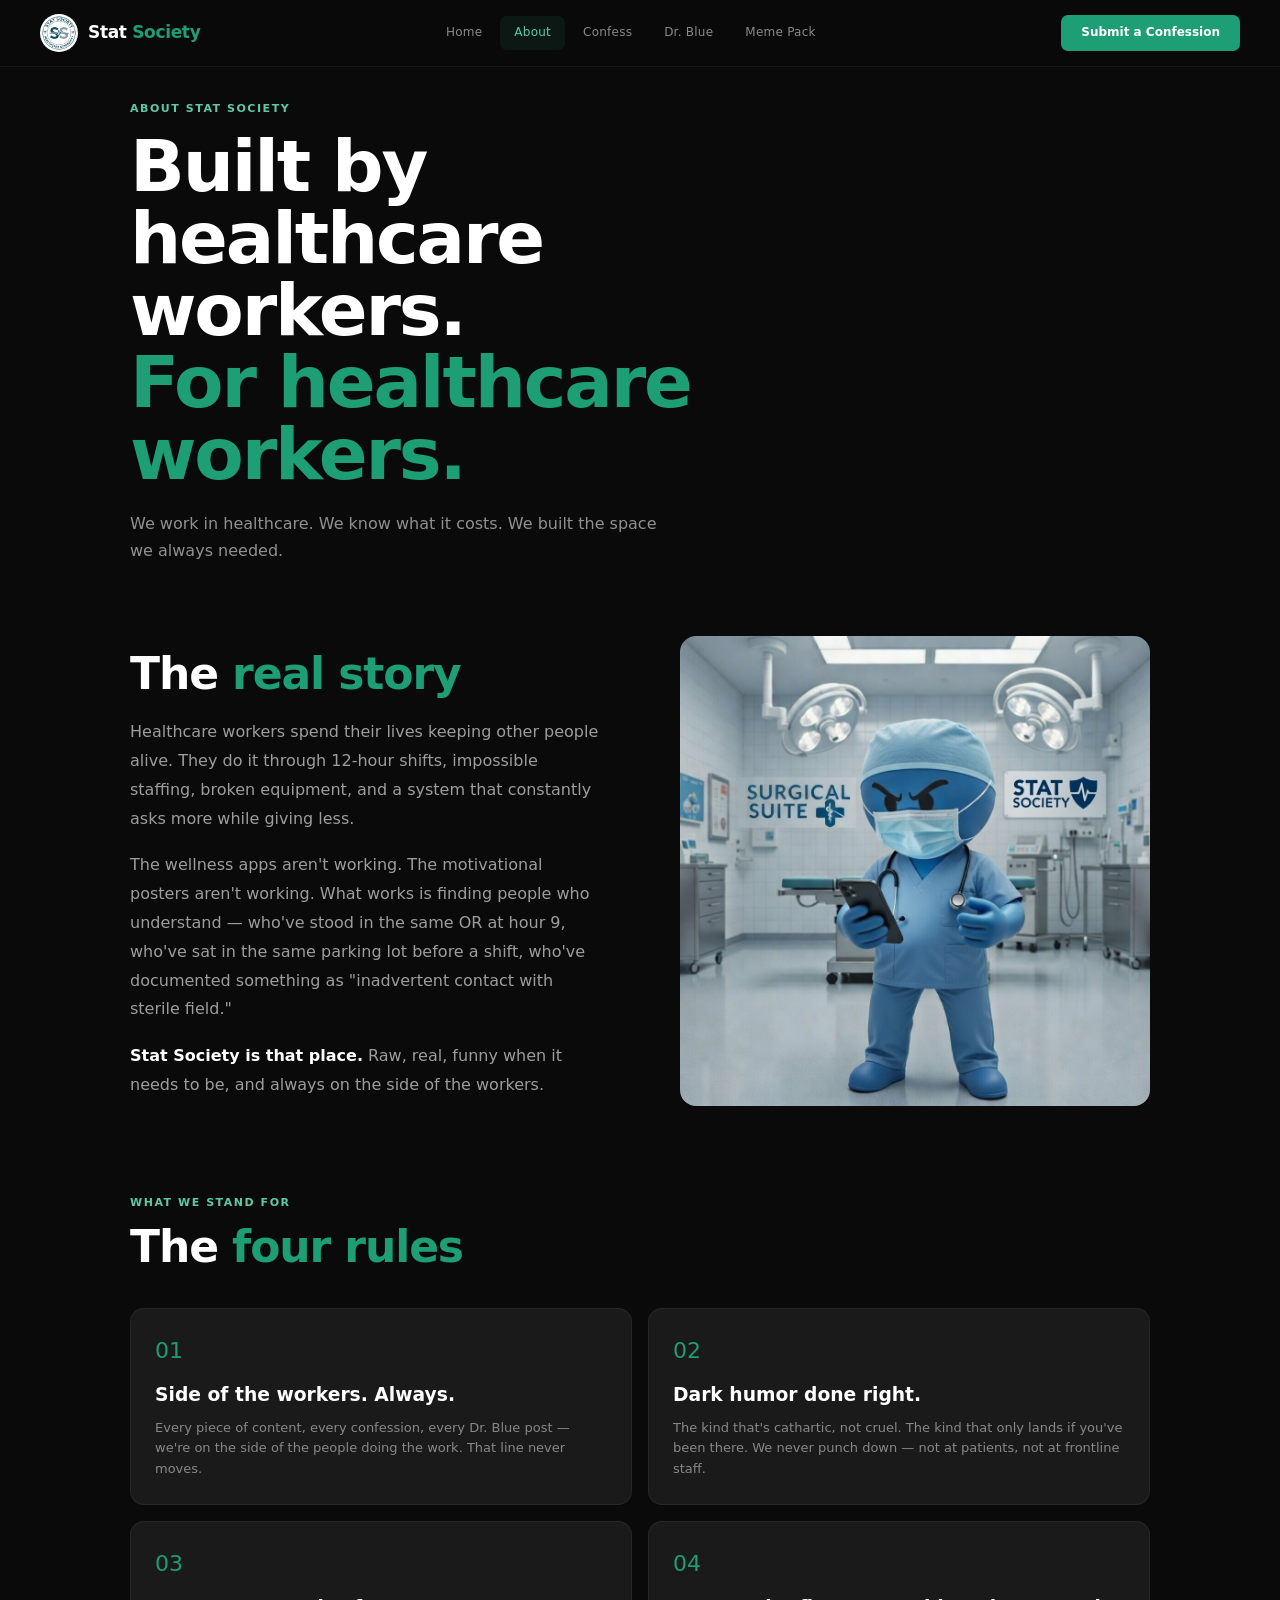
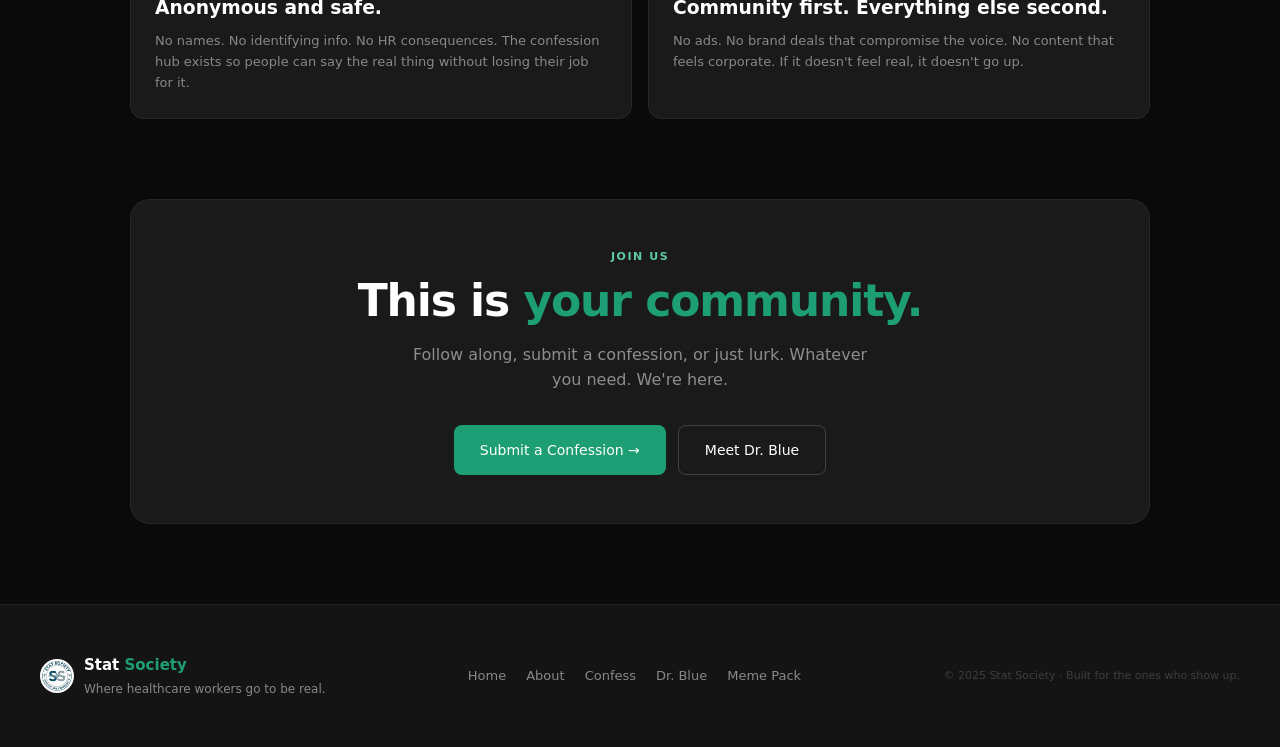
==== about.html @ c03a926b "Add files via upload" ====
<!DOCTYPE html>
<html lang="en">
<head>
<meta charset="UTF-8">
<meta name="viewport" content="width=device-width, initial-scale=1.0">
<title>About · Stat Society</title>
<meta name="description" content="Stat Society — Where healthcare workers go to be real. Dark humor, confessions, Dr. Blue, and community for every role in healthcare.">
<style>
*,*::before,*::after{box-sizing:border-box;margin:0;padding:0}
:root{
  --teal:#1D9E75;--teal-dark:#0F6E56;--teal-mid:#5DCAA5;--teal-light:#E1F5EE;
  --blue:#378ADD;--black:#0a0a0a;--off:#141414;--card:#1a1a1a;
  --gray:#888;--white:#fff;--coral:#D85A30;--amber:#EF9F27;
}
html{scroll-behavior:smooth}
body{font-family:'Segoe UI',system-ui,-apple-system,sans-serif;background:var(--black);color:var(--white);overflow-x:hidden;line-height:1.6}
a{text-decoration:none;color:inherit}

/* NAV */
nav{position:fixed;top:0;left:0;right:0;z-index:100;display:flex;align-items:center;justify-content:space-between;padding:14px 40px;background:rgba(10,10,10,0.92);backdrop-filter:blur(14px);border-bottom:1px solid rgba(255,255,255,0.05)}
.nav-brand{display:flex;align-items:center;gap:10px}
.nav-logo{width:38px;height:38px;border-radius:50%;object-fit:cover}
.nav-name{font-size:17px;font-weight:800;letter-spacing:-0.02em;color:var(--white)}
.nav-name span{color:var(--teal)}
.nav-links{display:flex;gap:4px}
.nav-link{font-size:12px;font-weight:500;padding:7px 14px;border-radius:7px;color:var(--gray);transition:all .2s;letter-spacing:0.02em}
.nav-link:hover{color:var(--white);background:rgba(255,255,255,0.05)}
.nav-link.active{color:var(--teal-mid);background:rgba(29,158,117,0.1)}
.nav-cta{font-size:12px;font-weight:600;padding:8px 20px;background:var(--teal);color:var(--white);border-radius:7px;transition:background .2s}
.nav-cta:hover{background:var(--teal-dark)}

/* PAGE WRAPPER */
.page{padding:100px 40px 80px;max-width:1100px;margin:0 auto}

/* EYEBROW + HEADINGS */
.eyebrow{font-size:11px;font-weight:600;letter-spacing:0.14em;text-transform:uppercase;color:var(--teal-mid);margin-bottom:12px}
h1{font-size:clamp(36px,6vw,72px);font-weight:800;letter-spacing:-0.03em;line-height:1.0}
h2{font-size:clamp(26px,4vw,44px);font-weight:800;letter-spacing:-0.025em;line-height:1.1}
h1 .accent,h2 .accent{color:var(--teal)}
.subtext{font-size:16px;font-weight:300;color:rgba(255,255,255,0.55);line-height:1.7;max-width:540px}

/* BUTTONS */
.btn{display:inline-flex;align-items:center;gap:8px;font-size:14px;font-weight:500;padding:13px 26px;border-radius:8px;cursor:pointer;transition:all .2s;border:none}
.btn-teal{background:var(--teal);color:var(--white)}
.btn-teal:hover{background:var(--teal-dark);transform:translateY(-1px)}
.btn-ghost{background:transparent;color:var(--white);border:1px solid rgba(255,255,255,0.18)}
.btn-ghost:hover{border-color:rgba(255,255,255,0.4);background:rgba(255,255,255,0.04)}

/* CARDS */
.card{background:var(--card);border:1px solid rgba(255,255,255,0.06);border-radius:14px;padding:24px;transition:border-color .2s}
.card:hover{border-color:rgba(29,158,117,0.28)}
.grid2{display:grid;grid-template-columns:1fr 1fr;gap:16px}
.grid3{display:grid;grid-template-columns:repeat(3,1fr);gap:16px}
.grid4{display:grid;grid-template-columns:repeat(4,1fr);gap:14px}

/* MARQUEE */
.marquee-wrap{overflow:hidden;padding:15px 0;background:var(--teal)}
.marquee-track{display:flex;animation:marquee 22s linear infinite;width:max-content}
.marquee-item{font-size:12px;font-weight:700;letter-spacing:0.1em;text-transform:uppercase;color:rgba(255,255,255,0.9);padding:0 28px;white-space:nowrap}
.marquee-dot{color:rgba(255,255,255,0.35);padding:0 2px}
@keyframes marquee{from{transform:translateX(0)}to{transform:translateX(-50%)}}

/* FOOTER */
footer{background:var(--off);border-top:1px solid rgba(255,255,255,0.05);padding:48px 40px;display:flex;align-items:center;justify-content:space-between;flex-wrap:wrap;gap:20px}
.footer-brand{display:flex;align-items:center;gap:10px}
.footer-logo{width:34px;height:34px;border-radius:50%;object-fit:cover}
.footer-name{font-size:15px;font-weight:800;color:var(--white)}
.footer-name span{color:var(--teal)}
.footer-tag{font-size:12px;color:var(--gray);margin-top:3px}
.footer-links{display:flex;gap:20px}
.footer-links a{font-size:13px;color:var(--gray);transition:color .2s}
.footer-links a:hover{color:var(--white)}
.footer-copy{font-size:11px;color:rgba(255,255,255,0.18)}

/* FORMS */
.form-group{margin-bottom:20px}
.form-label{display:block;font-size:11px;font-weight:600;letter-spacing:0.08em;text-transform:uppercase;color:var(--gray);margin-bottom:8px}
.form-input,.form-select,.form-textarea{width:100%;font-family:inherit;font-size:14px;background:rgba(255,255,255,0.05);border:1px solid rgba(255,255,255,0.1);border-radius:8px;color:var(--white);padding:13px 15px;outline:none;transition:border-color .2s;appearance:none}
.form-input:focus,.form-select:focus,.form-textarea:focus{border-color:var(--teal)}
.form-select option{background:#1a1a1a}
.form-textarea{resize:vertical;min-height:130px;line-height:1.6}
.form-input::placeholder,.form-textarea::placeholder{color:rgba(255,255,255,0.2)}
.form-row{display:grid;grid-template-columns:1fr 1fr;gap:14px}
.anon-note{display:flex;align-items:center;gap:10px;font-size:13px;color:var(--gray);margin-bottom:24px;padding:11px 15px;background:rgba(29,158,117,0.07);border:1px solid rgba(29,158,117,0.14);border-radius:8px}
.anon-dot{width:16px;height:16px;border-radius:50%;background:var(--teal);display:flex;align-items:center;justify-content:center;font-size:9px;flex-shrink:0;color:#fff;font-weight:700}

@keyframes fadeUp{from{opacity:0;transform:translateY(20px)}to{opacity:1;transform:translateY(0)}}
.fade-in{animation:fadeUp .6s ease both}

@media(max-width:768px){
  nav{padding:12px 20px}
  .nav-links{display:none}
  .page{padding:80px 20px 60px}
  .grid2,.grid3,.grid4{grid-template-columns:1fr}
  .form-row{grid-template-columns:1fr}
  footer{flex-direction:column;align-items:flex-start}
}
</style>
</head>
<body>
<nav>
  <a href="index.html" class="nav-brand">
    <img src="[data-uri]" class="nav-logo" alt="SS">
    <span class="nav-name">Stat <span>Society</span></span>
  </a>
  <div class="nav-links"><a href="index.html" class="nav-link">Home</a><a href="about.html" class="nav-link active">About</a><a href="confess.html" class="nav-link">Confess</a><a href="drblue.html" class="nav-link">Dr. Blue</a><a href="memes.html" class="nav-link">Meme Pack</a></div>
  <a href="confess.html" class="nav-cta">Submit a Confession</a>
</nav>


<div class="page">
  <div style="max-width:720px;margin-bottom:72px">
    <div class="eyebrow">About Stat Society</div>
    <h1 style="margin-bottom:20px">Built by healthcare workers.<br><span class="accent">For healthcare workers.</span></h1>
    <p class="subtext">We work in healthcare. We know what it costs. We built the space we always needed.</p>
  </div>

  <div style="display:grid;grid-template-columns:1fr 1fr;gap:80px;align-items:center;margin-bottom:80px">
    <div>
      <h2 style="margin-bottom:20px">The <span class="accent">real story</span></h2>
      <p style="font-size:16px;color:rgba(255,255,255,0.6);line-height:1.8;margin-bottom:18px">Healthcare workers spend their lives keeping other people alive. They do it through 12-hour shifts, impossible staffing, broken equipment, and a system that constantly asks more while giving less.</p>
      <p style="font-size:16px;color:rgba(255,255,255,0.6);line-height:1.8;margin-bottom:18px">The wellness apps aren't working. The motivational posters aren't working. What works is finding people who understand — who've stood in the same OR at hour 9, who've sat in the same parking lot before a shift, who've documented something as "inadvertent contact with sterile field."</p>
      <p style="font-size:16px;color:rgba(255,255,255,0.6);line-height:1.8"><strong style="color:var(--white)">Stat Society is that place.</strong> Raw, real, funny when it needs to be, and always on the side of the workers.</p>
    </div>
    <div>
      <img src="[data-uri]" style="width:100%;border-radius:16px;object-fit:cover" alt="Dr. Blue">
    </div>
  </div>

  <div style="margin-bottom:80px">
    <div class="eyebrow">What we stand for</div>
    <h2 style="margin-bottom:36px">The <span class="accent">four rules</span></h2>
    <div class="grid2">
      <div class="card"><div style="color:var(--teal);font-size:22px;margin-bottom:12px">01</div><h3 style="margin-bottom:8px">Side of the workers. Always.</h3><p style="font-size:13px;color:var(--gray);line-height:1.6">Every piece of content, every confession, every Dr. Blue post — we're on the side of the people doing the work. That line never moves.</p></div>
      <div class="card"><div style="color:var(--teal);font-size:22px;margin-bottom:12px">02</div><h3 style="margin-bottom:8px">Dark humor done right.</h3><p style="font-size:13px;color:var(--gray);line-height:1.6">The kind that's cathartic, not cruel. The kind that only lands if you've been there. We never punch down — not at patients, not at frontline staff.</p></div>
      <div class="card"><div style="color:var(--teal);font-size:22px;margin-bottom:12px">03</div><h3 style="margin-bottom:8px">Anonymous and safe.</h3><p style="font-size:13px;color:var(--gray);line-height:1.6">No names. No identifying info. No HR consequences. The confession hub exists so people can say the real thing without losing their job for it.</p></div>
      <div class="card"><div style="color:var(--teal);font-size:22px;margin-bottom:12px">04</div><h3 style="margin-bottom:8px">Community first. Everything else second.</h3><p style="font-size:13px;color:var(--gray);line-height:1.6">No ads. No brand deals that compromise the voice. No content that feels corporate. If it doesn't feel real, it doesn't go up.</p></div>
    </div>
  </div>

  <div style="background:var(--card);border:1px solid rgba(255,255,255,0.06);border-radius:20px;padding:48px;text-align:center">
    <div class="eyebrow">Join us</div>
    <h2 style="margin-bottom:16px">This is <span class="accent">your community.</span></h2>
    <p style="font-size:16px;color:rgba(255,255,255,0.5);max-width:480px;margin:0 auto 32px">Follow along, submit a confession, or just lurk. Whatever you need. We're here.</p>
    <div style="display:flex;gap:12px;justify-content:center;flex-wrap:wrap">
      <a href="confess.html" class="btn btn-teal">Submit a Confession →</a>
      <a href="drblue.html" class="btn btn-ghost">Meet Dr. Blue</a>
    </div>
  </div>
</div>

<footer>
  <div>
    <a href="index.html" class="footer-brand">
      <img src="[data-uri]" class="footer-logo" alt="SS">
      <div>
        <div class="footer-name">Stat <span>Society</span></div>
        <div class="footer-tag">Where healthcare workers go to be real.</div>
      </div>
    </a>
  </div>
  <div class="footer-links">
    <a href="index.html">Home</a>
    <a href="about.html">About</a>
    <a href="confess.html">Confess</a>
    <a href="drblue.html">Dr. Blue</a>
    <a href="memes.html">Meme Pack</a>
  </div>
  <div class="footer-copy">© 2025 Stat Society · Built for the ones who show up.</div>
</footer>
<script>
document.querySelectorAll('a[href^="#"]').forEach(a=>{
  a.addEventListener('click',e=>{
    const h=a.getAttribute('href');
    if(!h||h==='#'){e.preventDefault();window.scrollTo({top:0,behavior:'smooth'});return;}
    const t=document.querySelector(h);
    if(t){e.preventDefault();t.scrollIntoView({behavior:'smooth',block:'start'});}
  });
});
</script>
</body>
</html>
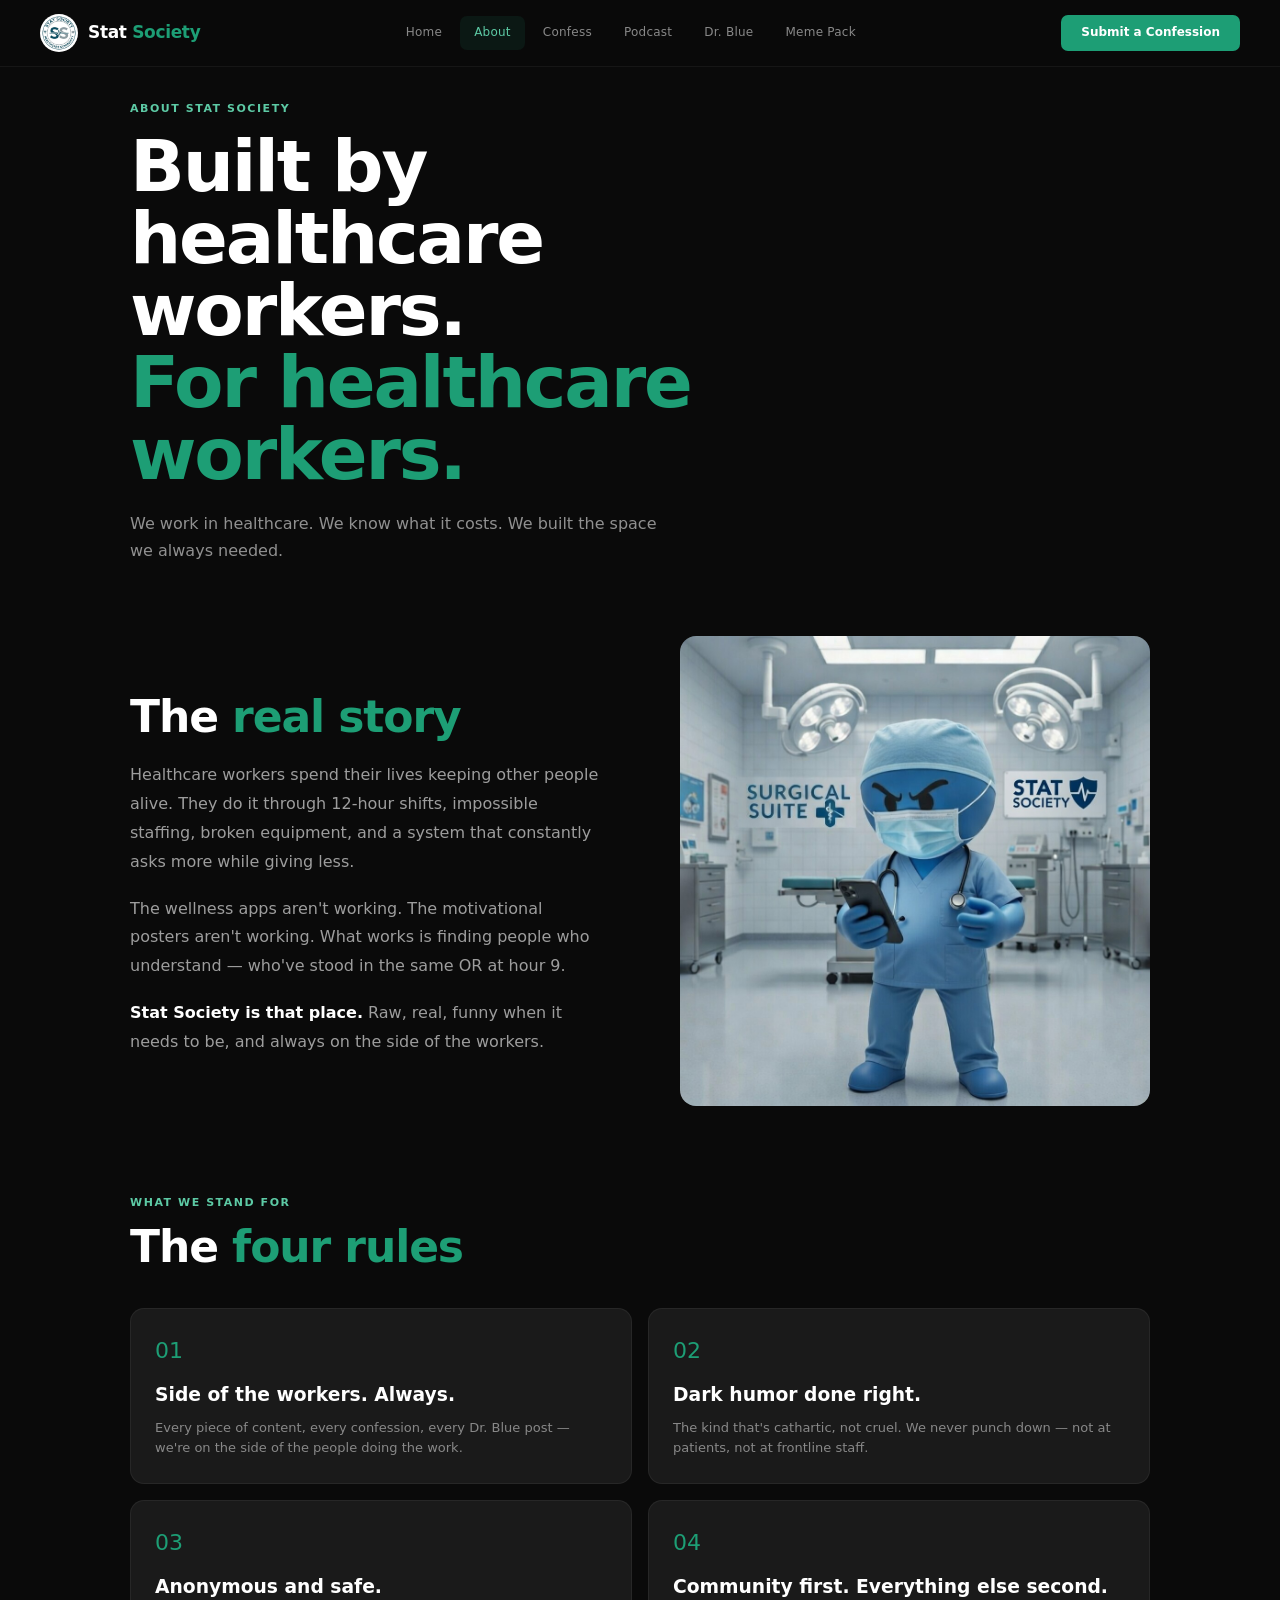
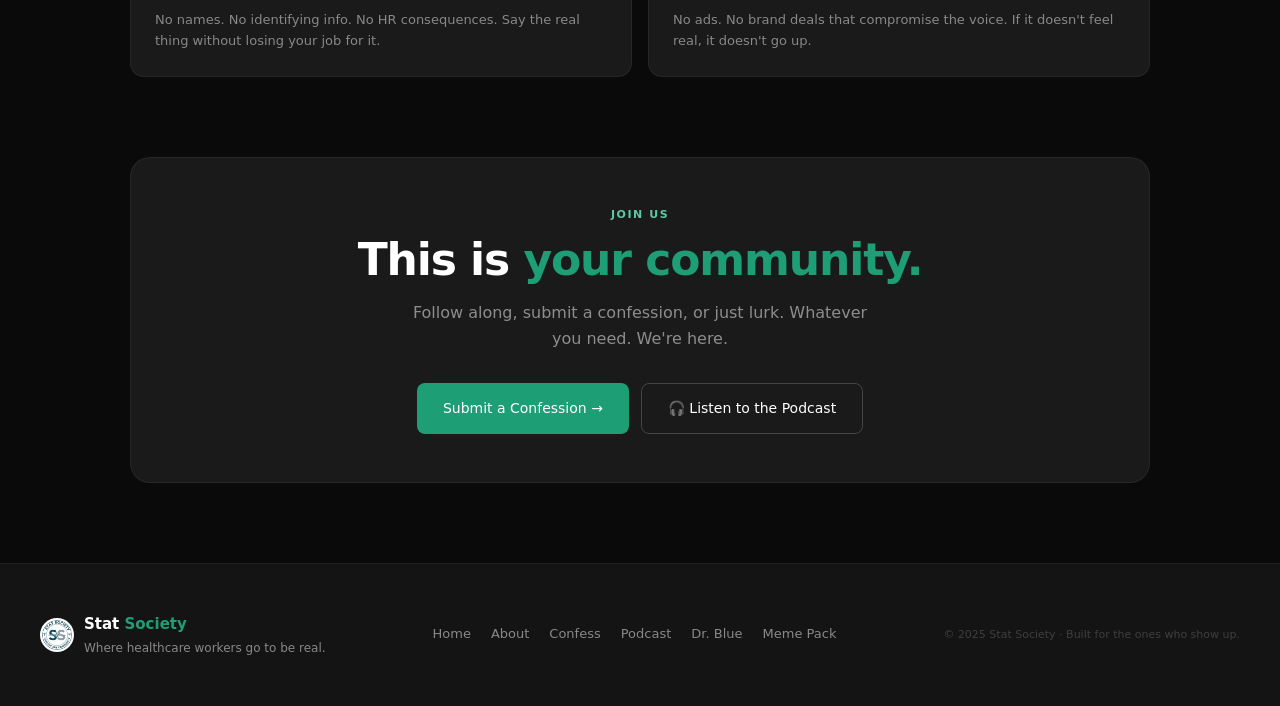
==== commit 759e56cc: "Update about.html" ====
--- a/about.html
+++ b/about.html
@@ -4,7 +4,7 @@
 <meta charset="UTF-8">
 <meta name="viewport" content="width=device-width, initial-scale=1.0">
 <title>About · Stat Society</title>
-<meta name="description" content="Stat Society — Where healthcare workers go to be real. Dark humor, confessions, Dr. Blue, and community for every role in healthcare.">
+<meta name="description" content="Stat Society — Where healthcare workers go to be real.">
 <style>
 *,*::before,*::after{box-sizing:border-box;margin:0;padding:0}
 :root{
@@ -15,8 +15,6 @@
 html{scroll-behavior:smooth}
 body{font-family:'Segoe UI',system-ui,-apple-system,sans-serif;background:var(--black);color:var(--white);overflow-x:hidden;line-height:1.6}
 a{text-decoration:none;color:inherit}
-
-/* NAV */
 nav{position:fixed;top:0;left:0;right:0;z-index:100;display:flex;align-items:center;justify-content:space-between;padding:14px 40px;background:rgba(10,10,10,0.92);backdrop-filter:blur(14px);border-bottom:1px solid rgba(255,255,255,0.05)}
 .nav-brand{display:flex;align-items:center;gap:10px}
 .nav-logo{width:38px;height:38px;border-radius:50%;object-fit:cover}
@@ -28,39 +26,27 @@
 .nav-link.active{color:var(--teal-mid);background:rgba(29,158,117,0.1)}
 .nav-cta{font-size:12px;font-weight:600;padding:8px 20px;background:var(--teal);color:var(--white);border-radius:7px;transition:background .2s}
 .nav-cta:hover{background:var(--teal-dark)}
-
-/* PAGE WRAPPER */
 .page{padding:100px 40px 80px;max-width:1100px;margin:0 auto}
-
-/* EYEBROW + HEADINGS */
 .eyebrow{font-size:11px;font-weight:600;letter-spacing:0.14em;text-transform:uppercase;color:var(--teal-mid);margin-bottom:12px}
 h1{font-size:clamp(36px,6vw,72px);font-weight:800;letter-spacing:-0.03em;line-height:1.0}
 h2{font-size:clamp(26px,4vw,44px);font-weight:800;letter-spacing:-0.025em;line-height:1.1}
 h1 .accent,h2 .accent{color:var(--teal)}
 .subtext{font-size:16px;font-weight:300;color:rgba(255,255,255,0.55);line-height:1.7;max-width:540px}
-
-/* BUTTONS */
 .btn{display:inline-flex;align-items:center;gap:8px;font-size:14px;font-weight:500;padding:13px 26px;border-radius:8px;cursor:pointer;transition:all .2s;border:none}
 .btn-teal{background:var(--teal);color:var(--white)}
 .btn-teal:hover{background:var(--teal-dark);transform:translateY(-1px)}
 .btn-ghost{background:transparent;color:var(--white);border:1px solid rgba(255,255,255,0.18)}
 .btn-ghost:hover{border-color:rgba(255,255,255,0.4);background:rgba(255,255,255,0.04)}
-
-/* CARDS */
 .card{background:var(--card);border:1px solid rgba(255,255,255,0.06);border-radius:14px;padding:24px;transition:border-color .2s}
 .card:hover{border-color:rgba(29,158,117,0.28)}
 .grid2{display:grid;grid-template-columns:1fr 1fr;gap:16px}
 .grid3{display:grid;grid-template-columns:repeat(3,1fr);gap:16px}
 .grid4{display:grid;grid-template-columns:repeat(4,1fr);gap:14px}
-
-/* MARQUEE */
 .marquee-wrap{overflow:hidden;padding:15px 0;background:var(--teal)}
 .marquee-track{display:flex;animation:marquee 22s linear infinite;width:max-content}
 .marquee-item{font-size:12px;font-weight:700;letter-spacing:0.1em;text-transform:uppercase;color:rgba(255,255,255,0.9);padding:0 28px;white-space:nowrap}
 .marquee-dot{color:rgba(255,255,255,0.35);padding:0 2px}
 @keyframes marquee{from{transform:translateX(0)}to{transform:translateX(-50%)}}
-
-/* FOOTER */
 footer{background:var(--off);border-top:1px solid rgba(255,255,255,0.05);padding:48px 40px;display:flex;align-items:center;justify-content:space-between;flex-wrap:wrap;gap:20px}
 .footer-brand{display:flex;align-items:center;gap:10px}
 .footer-logo{width:34px;height:34px;border-radius:50%;object-fit:cover}
@@ -71,8 +57,6 @@
 .footer-links a{font-size:13px;color:var(--gray);transition:color .2s}
 .footer-links a:hover{color:var(--white)}
 .footer-copy{font-size:11px;color:rgba(255,255,255,0.18)}
-
-/* FORMS */
 .form-group{margin-bottom:20px}
 .form-label{display:block;font-size:11px;font-weight:600;letter-spacing:0.08em;text-transform:uppercase;color:var(--gray);margin-bottom:8px}
 .form-input,.form-select,.form-textarea{width:100%;font-family:inherit;font-size:14px;background:rgba(255,255,255,0.05);border:1px solid rgba(255,255,255,0.1);border-radius:8px;color:var(--white);padding:13px 15px;outline:none;transition:border-color .2s;appearance:none}
@@ -83,10 +67,9 @@
 .form-row{display:grid;grid-template-columns:1fr 1fr;gap:14px}
 .anon-note{display:flex;align-items:center;gap:10px;font-size:13px;color:var(--gray);margin-bottom:24px;padding:11px 15px;background:rgba(29,158,117,0.07);border:1px solid rgba(29,158,117,0.14);border-radius:8px}
 .anon-dot{width:16px;height:16px;border-radius:50%;background:var(--teal);display:flex;align-items:center;justify-content:center;font-size:9px;flex-shrink:0;color:#fff;font-weight:700}
-
 @keyframes fadeUp{from{opacity:0;transform:translateY(20px)}to{opacity:1;transform:translateY(0)}}
 .fade-in{animation:fadeUp .6s ease both}
-
+@keyframes float{0%,100%{transform:translateY(0)}50%{transform:translateY(-10px)}}
 @media(max-width:768px){
   nav{padding:12px 20px}
   .nav-links{display:none}
@@ -103,7 +86,7 @@
     <img src="[data-uri]" class="nav-logo" alt="SS">
     <span class="nav-name">Stat <span>Society</span></span>
   </a>
-  <div class="nav-links"><a href="index.html" class="nav-link">Home</a><a href="about.html" class="nav-link active">About</a><a href="confess.html" class="nav-link">Confess</a><a href="drblue.html" class="nav-link">Dr. Blue</a><a href="memes.html" class="nav-link">Meme Pack</a></div>
+  <div class="nav-links"><a href="index.html" class="nav-link">Home</a><a href="about.html" class="nav-link active">About</a><a href="confess.html" class="nav-link">Confess</a><a href="podcast.html" class="nav-link">Podcast</a><a href="drblue.html" class="nav-link">Dr. Blue</a><a href="memes.html" class="nav-link">Meme Pack</a></div>
   <a href="confess.html" class="nav-cta">Submit a Confession</a>
 </nav>
 
@@ -114,37 +97,32 @@
     <h1 style="margin-bottom:20px">Built by healthcare workers.<br><span class="accent">For healthcare workers.</span></h1>
     <p class="subtext">We work in healthcare. We know what it costs. We built the space we always needed.</p>
   </div>
-
   <div style="display:grid;grid-template-columns:1fr 1fr;gap:80px;align-items:center;margin-bottom:80px">
     <div>
       <h2 style="margin-bottom:20px">The <span class="accent">real story</span></h2>
       <p style="font-size:16px;color:rgba(255,255,255,0.6);line-height:1.8;margin-bottom:18px">Healthcare workers spend their lives keeping other people alive. They do it through 12-hour shifts, impossible staffing, broken equipment, and a system that constantly asks more while giving less.</p>
-      <p style="font-size:16px;color:rgba(255,255,255,0.6);line-height:1.8;margin-bottom:18px">The wellness apps aren't working. The motivational posters aren't working. What works is finding people who understand — who've stood in the same OR at hour 9, who've sat in the same parking lot before a shift, who've documented something as "inadvertent contact with sterile field."</p>
+      <p style="font-size:16px;color:rgba(255,255,255,0.6);line-height:1.8;margin-bottom:18px">The wellness apps aren't working. The motivational posters aren't working. What works is finding people who understand — who've stood in the same OR at hour 9.</p>
       <p style="font-size:16px;color:rgba(255,255,255,0.6);line-height:1.8"><strong style="color:var(--white)">Stat Society is that place.</strong> Raw, real, funny when it needs to be, and always on the side of the workers.</p>
     </div>
-    <div>
-      <img src="[data-uri]